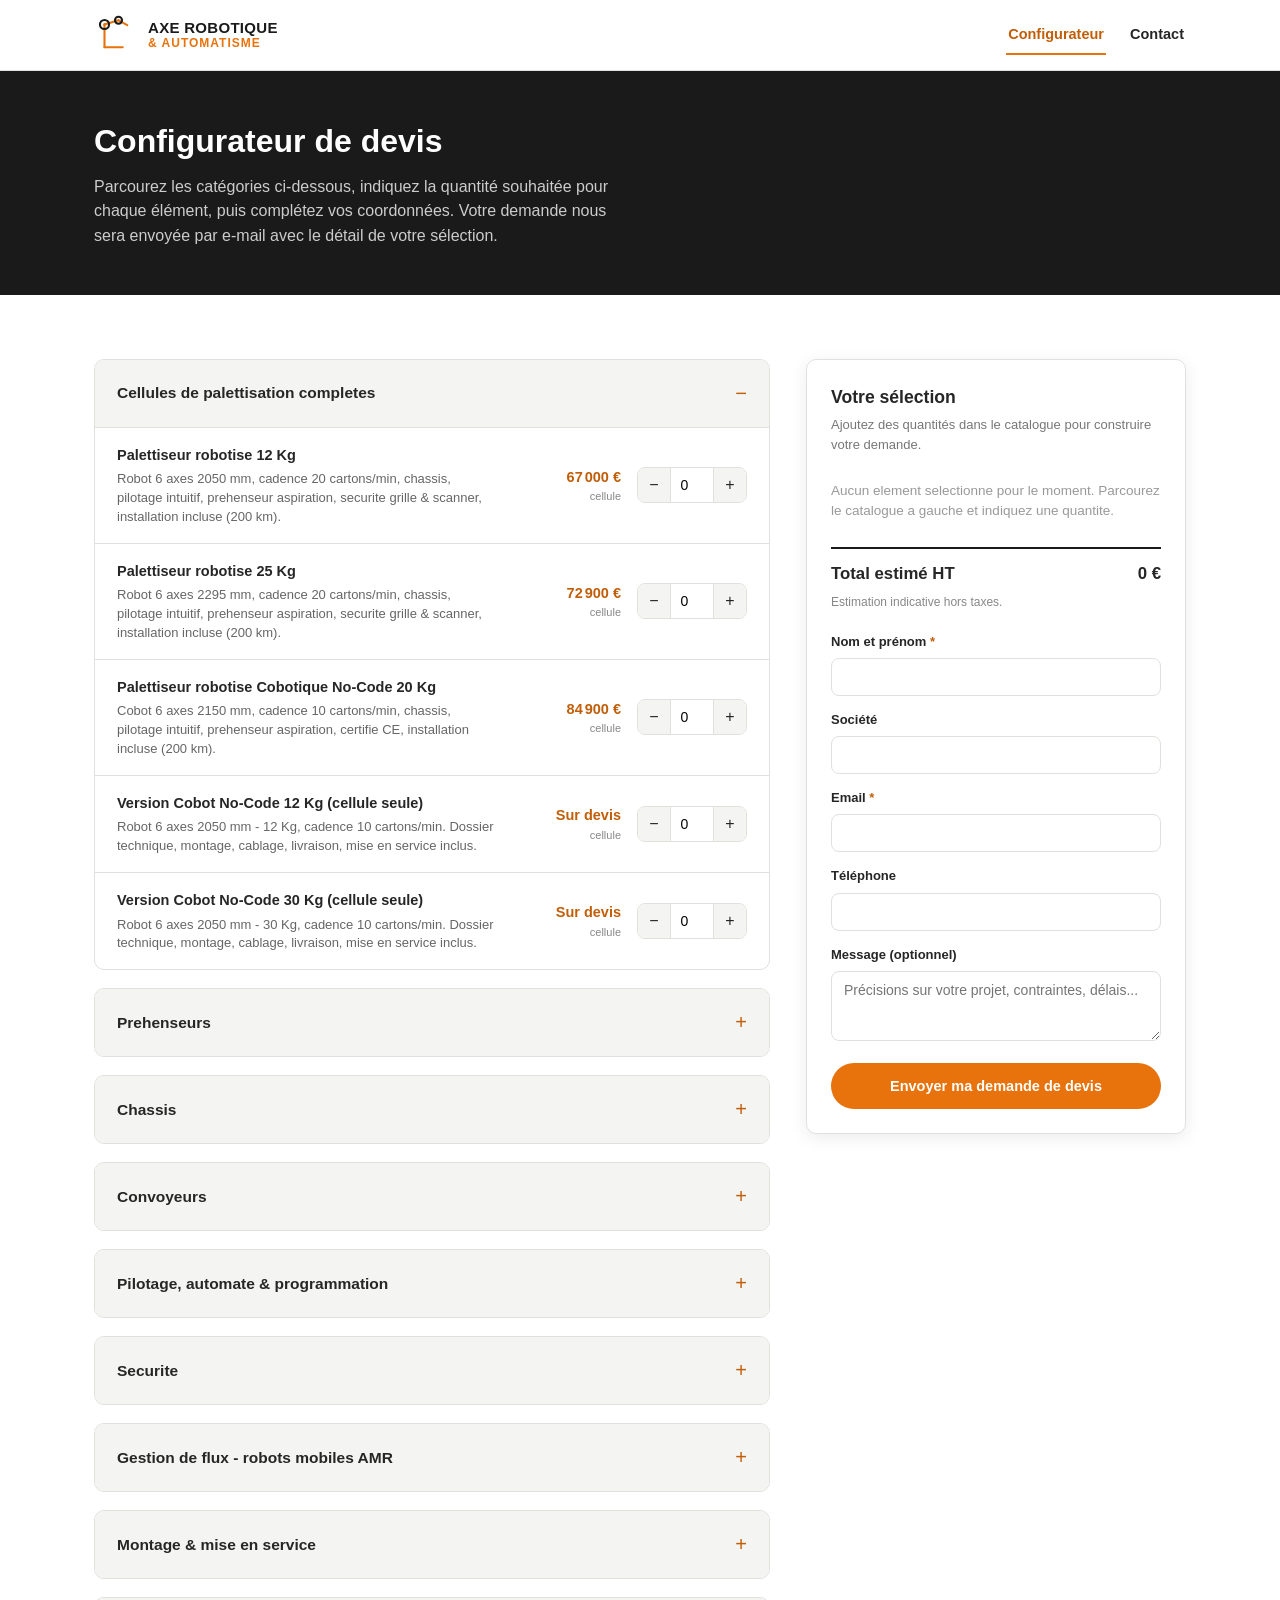
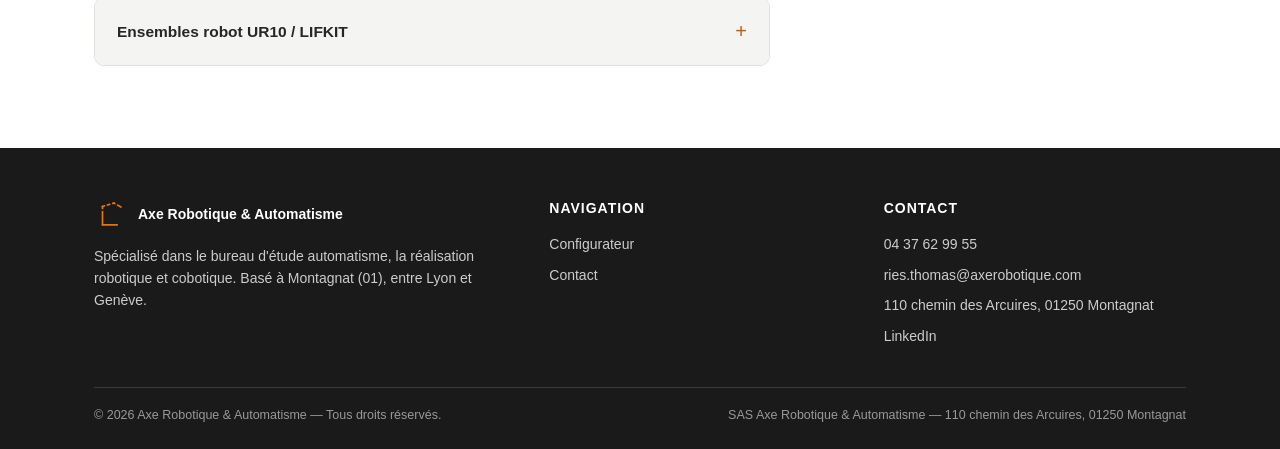
==== index.html @ 81521b20 "Initial commit: site web configurateur axe robotique" ====
<!DOCTYPE html>
<html lang="fr">
<head>
<meta charset="UTF-8">
<meta name="viewport" content="width=device-width, initial-scale=1.0">
<title>Configurateur de devis — Axe Robotique & Automatisme</title>
<meta name="description" content="Configurez votre cellule de palettisation : sélectionnez les éléments et quantités souhaités et recevez votre demande de devis.">
<link rel="icon" href="assets/logo.svg" type="image/svg+xml">
<link rel="stylesheet" href="css/style.css">
</head>
<body>

<header class="site-header">
  <div class="header-inner">
    <a class="brand" href="index.html">
      <img src="assets/logo.svg" alt="Logo Axe Robotique & Automatisme">
      <span class="brand-text">AXE ROBOTIQUE<small>&amp; AUTOMATISME</small></span>
    </a>
    <button class="nav-toggle" aria-label="Ouvrir le menu">&#9776;</button>
    <nav class="main-nav">
      <a href="index.html" class="active">Configurateur</a>
      <a href="contact.html">Contact</a>
    </nav>
  </div>
</header>

<div class="page-banner">
  <div class="container">
    <h1>Configurateur de devis</h1>
    <p>Parcourez les catégories ci-dessous, indiquez la quantité souhaitée pour chaque élément, puis complétez vos coordonnées. Votre demande nous sera envoyée par e-mail avec le détail de votre sélection.</p>
  </div>
</div>

<section>
  <div class="container">
    <div class="devis-layout">

      <div id="catalogue-container">
        <!-- Le catalogue est genere automatiquement par js/devis.js a partir de js/catalogue-data.js -->
        <p style="color:#999">Chargement du catalogue…</p>
      </div>

      <aside class="cart">
        <h3>Votre sélection</h3>
        <p class="cart-sub">Ajoutez des quantités dans le catalogue pour construire votre demande.</p>

        <ul class="cart-list" id="cart-list"></ul>

        <div class="cart-total">
          <span>Total estimé HT</span>
          <span id="cart-total-value">0 €</span>
        </div>
        <p id="cart-total-note" style="color:#888; font-size:12px; margin:6px 0 20px;">Estimation indicative hors taxes.</p>

        <form id="devis-form" novalidate>
          <div class="form-field required">
            <label for="nom">Nom et prénom</label>
            <input type="text" id="nom" name="nom" required>
          </div>
          <div class="form-field">
            <label for="societe">Société</label>
            <input type="text" id="societe" name="societe">
          </div>
          <div class="form-field required">
            <label for="email">Email</label>
            <input type="email" id="email" name="email" required>
          </div>
          <div class="form-field">
            <label for="telephone">Téléphone</label>
            <input type="tel" id="telephone" name="telephone">
          </div>
          <div class="form-field">
            <label for="message">Message (optionnel)</label>
            <textarea id="message" name="message" rows="3" placeholder="Précisions sur votre projet, contraintes, délais..."></textarea>
          </div>

          <button type="submit" class="btn btn-primary" style="width:100%; text-align:center;">Envoyer ma demande de devis</button>

          <div id="form-msg" class="form-msg"></div>
        </form>

        <div id="fallback-box" class="fallback-box" style="display:none;">
          <p style="font-size:12.5px;color:#777;margin:0 0 6px;">Récapitulatif à envoyer manuellement si votre client mail ne s'est pas ouvert :</p>
          <textarea id="fallback-text" readonly></textarea>
          <div class="fallback-actions">
            <button type="button" id="copy-fallback" class="btn btn-dark">Copier le texte</button>
          </div>
        </div>
      </aside>

    </div>
  </div>
</section>

<footer class="site-footer">
  <div class="container">
    <div class="footer-grid">
      <div>
        <div class="footer-brand">
          <img src="assets/logo.svg" alt="">
          <strong style="color:#fff">Axe Robotique &amp; Automatisme</strong>
        </div>
        <p>Spécialisé dans le bureau d'étude automatisme, la réalisation robotique et cobotique. Basé à Montagnat (01), entre Lyon et Genève.</p>
      </div>
      <div>
        <h4>Navigation</h4>
        <ul>
          <li><a href="index.html">Configurateur</a></li>
          <li><a href="contact.html">Contact</a></li>
        </ul>
      </div>
      <div>
        <h4>Contact</h4>
        <ul>
          <li><a href="tel:+33437629955">04 37 62 99 55</a></li>
          <li><a href="mailto:ries.thomas@axerobotique.com">ries.thomas@axerobotique.com</a></li>
          <li>110 chemin des Arcuires, 01250 Montagnat</li>
          <li><a href="https://www.linkedin.com/company/axe-robotique/" target="_blank" rel="noopener">LinkedIn</a></li>
        </ul>
      </div>
    </div>
    <div class="footer-bottom">
      <span>© <span id="year"></span> Axe Robotique &amp; Automatisme — Tous droits réservés.</span>
      <span>SAS Axe Robotique &amp; Automatisme — 110 chemin des Arcuires, 01250 Montagnat</span>
    </div>
  </div>
</footer>

<script src="js/catalogue-data.js"></script>
<script src="js/devis.js"></script>
<script src="js/main.js"></script>
<script>document.getElementById("year").textContent = new Date().getFullYear();</script>
</body>
</html>
---- css/style.css ----
/* ============================================================================
   Axe Robotique & Automatisme — feuille de style principale
   ============================================================================ */

:root {
  --noir: #1a1a1a;
  --noir-clair: #2b2b2b;
  --orange: #e8720c;
  --orange-fonce: #c25e08;
  --gris-clair: #f4f4f2;
  --gris-bordure: #e0e0dc;
  --texte: #262626;
  --blanc: #ffffff;
  --ombre: 0 4px 18px rgba(0, 0, 0, 0.08);
  --rayon: 10px;
  --font: -apple-system, BlinkMacSystemFont, "Segoe UI", Roboto, Helvetica, Arial, sans-serif;
}

* { box-sizing: border-box; }

html { scroll-behavior: smooth; }

body {
  margin: 0;
  font-family: var(--font);
  color: var(--texte);
  background: var(--blanc);
  line-height: 1.55;
}

img { max-width: 100%; display: block; }

a { color: inherit; }

.container {
  width: 100%;
  max-width: 1140px;
  margin: 0 auto;
  padding: 0 24px;
}

/* ---------- Header ---------- */
header.site-header {
  position: sticky;
  top: 0;
  z-index: 100;
  background: var(--blanc);
  border-bottom: 1px solid var(--gris-bordure);
}

.header-inner {
  display: flex;
  align-items: center;
  justify-content: space-between;
  padding: 14px 24px;
  max-width: 1140px;
  margin: 0 auto;
  gap: 16px;
}

.brand {
  display: flex;
  align-items: center;
  gap: 12px;
  text-decoration: none;
  color: var(--noir);
}

.brand img { width: 42px; height: 42px; }

.brand-text {
  font-weight: 800;
  line-height: 1.1;
  font-size: 15px;
  letter-spacing: 0.3px;
}

.brand-text small {
  display: block;
  font-weight: 600;
  color: var(--orange);
  font-size: 12px;
  letter-spacing: 1px;
}

nav.main-nav {
  display: flex;
  align-items: center;
  gap: 22px;
  font-size: 14.5px;
  font-weight: 600;
}

nav.main-nav a {
  text-decoration: none;
  color: var(--texte);
  padding: 8px 2px;
  border-bottom: 2px solid transparent;
  transition: border-color .15s, color .15s;
  white-space: nowrap;
}

nav.main-nav a:hover,
nav.main-nav a.active {
  color: var(--orange-fonce);
  border-bottom-color: var(--orange);
}

.nav-cta {
  background: var(--orange);
  color: var(--blanc) !important;
  padding: 9px 18px !important;
  border-radius: 30px;
  border-bottom: none !important;
}
.nav-cta:hover { background: var(--orange-fonce); color: var(--blanc) !important; }

.nav-toggle {
  display: none;
  background: none;
  border: none;
  font-size: 26px;
  cursor: pointer;
  color: var(--noir);
}

@media (max-width: 880px) {
  nav.main-nav {
    position: absolute;
    top: 100%;
    left: 0;
    right: 0;
    background: var(--blanc);
    flex-direction: column;
    align-items: flex-start;
    padding: 10px 24px 20px;
    border-bottom: 1px solid var(--gris-bordure);
    display: none;
    gap: 6px;
  }
  nav.main-nav.open { display: flex; }
  .nav-toggle { display: block; }
  .nav-cta { margin-top: 6px; }
}

/* ---------- Hero ---------- */
.hero {
  background: linear-gradient(135deg, var(--noir) 0%, #333 100%);
  color: var(--blanc);
  padding: 70px 0;
}
.hero .container { display: grid; grid-template-columns: 1.1fr 0.9fr; gap: 40px; align-items: center; }
.hero h1 { font-size: 2.4rem; line-height: 1.15; margin: 0 0 16px; }
.hero p.lead { font-size: 1.1rem; color: #d8d8d8; margin: 0 0 26px; max-width: 46ch; }
.hero-badges { display: flex; flex-wrap: wrap; gap: 10px; margin-top: 24px; }
.hero-badges span {
  background: rgba(255,255,255,.08);
  border: 1px solid rgba(255,255,255,.18);
  padding: 6px 14px;
  border-radius: 30px;
  font-size: 13px;
}
.hero-visual {
  border: 1px solid rgba(255,255,255,.15);
  border-radius: var(--rayon);
  padding: 30px;
  background: rgba(255,255,255,.04);
}
.hero-visual ul { margin: 0; padding: 0; list-style: none; display: grid; gap: 14px; }
.hero-visual li { display: flex; gap: 12px; align-items: flex-start; font-size: 14.5px; color: #eee; }
.hero-visual li .dot { width: 8px; height: 8px; border-radius: 50%; background: var(--orange); margin-top: 6px; flex: none; }

@media (max-width: 880px) {
  .hero .container { grid-template-columns: 1fr; }
  .hero h1 { font-size: 1.9rem; }
}

/* ---------- Buttons ---------- */
.btn {
  display: inline-block;
  padding: 13px 26px;
  border-radius: 30px;
  font-weight: 700;
  font-size: 14.5px;
  text-decoration: none;
  cursor: pointer;
  border: 2px solid transparent;
  transition: transform .1s, background .15s, color .15s, border-color .15s;
}
.btn:active { transform: translateY(1px); }
.btn-primary { background: var(--orange); color: var(--blanc); }
.btn-primary:hover { background: var(--orange-fonce); }
.btn-outline { background: transparent; color: var(--blanc); border-color: rgba(255,255,255,.5); }
.btn-outline:hover { border-color: var(--blanc); }
.btn-dark { background: var(--noir); color: var(--blanc); }
.btn-dark:hover { background: #000; }
.btn-row { display: flex; gap: 14px; flex-wrap: wrap; }

/* ---------- Sections ---------- */
section { padding: 64px 0; }
section.alt { background: var(--gris-clair); }
.section-head { max-width: 640px; margin: 0 0 40px; }
.eyebrow {
  color: var(--orange-fonce);
  text-transform: uppercase;
  font-weight: 800;
  font-size: 12.5px;
  letter-spacing: 1.5px;
  margin: 0 0 10px;
}
.section-head h2 { font-size: 1.9rem; margin: 0 0 10px; }
.section-head p { color: #555; margin: 0; }

/* ---------- Cards grid ---------- */
.grid { display: grid; gap: 24px; }
.grid-2 { grid-template-columns: repeat(2, 1fr); }
.grid-3 { grid-template-columns: repeat(3, 1fr); }
.grid-4 { grid-template-columns: repeat(4, 1fr); }
@media (max-width: 880px) {
  .grid-2, .grid-3, .grid-4 { grid-template-columns: 1fr; }
}

.card {
  background: var(--blanc);
  border: 1px solid var(--gris-bordure);
  border-radius: var(--rayon);
  padding: 26px;
  box-shadow: var(--ombre);
}
.card h3 { margin: 0 0 10px; font-size: 1.15rem; }
.card p { color: #555; margin: 0 0 14px; font-size: 14.5px; }
.card a.card-link { font-weight: 700; color: var(--orange-fonce); text-decoration: none; font-size: 14px; }
.card-icon {
  width: 46px; height: 46px;
  border-radius: 50%;
  background: rgba(232,114,12,.12);
  color: var(--orange-fonce);
  display: flex; align-items: center; justify-content: center;
  font-weight: 800; font-size: 18px;
  margin-bottom: 16px;
}

/* ---------- Activité detail blocks ---------- */
.activity-block {
  display: grid;
  grid-template-columns: 1fr 1fr;
  gap: 40px;
  align-items: center;
  padding: 50px 0;
  border-bottom: 1px solid var(--gris-bordure);
}
.activity-block:last-child { border-bottom: none; }
.activity-block.reverse .activity-text { order: 2; }
.activity-block.reverse .activity-media { order: 1; }
.activity-media {
  background: var(--gris-clair);
  border-radius: var(--rayon);
  min-height: 220px;
  display: flex;
  align-items: center;
  justify-content: center;
  color: #999;
  font-size: 13px;
  text-align: center;
  border: 1px dashed var(--gris-bordure);
  padding: 20px;
}
.activity-text h2 { font-size: 1.6rem; margin: 0 0 6px; }
.activity-text h3 { font-size: 1.15rem; margin: 22px 0 6px; }
.activity-text ul { padding-left: 20px; margin: 10px 0; }
.activity-text li { margin-bottom: 6px; }
.tag-row { display: flex; flex-wrap: wrap; gap: 8px; margin: 14px 0; }
.tag {
  background: var(--gris-clair);
  border: 1px solid var(--gris-bordure);
  border-radius: 6px;
  padding: 4px 10px;
  font-size: 12.5px;
  font-weight: 700;
  color: #444;
}
@media (max-width: 880px) {
  .activity-block, .activity-block.reverse { grid-template-columns: 1fr; }
  .activity-block.reverse .activity-text,
  .activity-block.reverse .activity-media { order: initial; }
}

/* ---------- CTA band ---------- */
.cta-band {
  background: var(--noir);
  color: var(--blanc);
  border-radius: var(--rayon);
  padding: 44px;
  display: flex;
  align-items: center;
  justify-content: space-between;
  gap: 24px;
  flex-wrap: wrap;
}
.cta-band h3 { margin: 0 0 6px; font-size: 1.4rem; }
.cta-band p { margin: 0; color: #ccc; }

/* ---------- Footer ---------- */
footer.site-footer {
  background: var(--noir);
  color: #ccc;
  padding: 50px 0 24px;
  font-size: 14px;
}
.footer-grid { display: grid; grid-template-columns: 1.4fr 1fr 1fr; gap: 32px; margin-bottom: 30px; }
.footer-grid h4 { color: var(--blanc); font-size: 14px; margin: 0 0 14px; text-transform: uppercase; letter-spacing: 1px; }
.footer-grid ul { list-style: none; padding: 0; margin: 0; }
.footer-grid li { margin-bottom: 9px; }
.footer-grid a { color: #ccc; text-decoration: none; }
.footer-grid a:hover { color: var(--orange); }
.footer-brand { display: flex; align-items: center; gap: 10px; margin-bottom: 14px; }
.footer-brand img { width: 34px; height: 34px; }
.footer-bottom {
  border-top: 1px solid #3a3a3a;
  padding-top: 18px;
  display: flex;
  justify-content: space-between;
  flex-wrap: wrap;
  gap: 10px;
  font-size: 12.5px;
  color: #999;
}
@media (max-width: 880px) {
  .footer-grid { grid-template-columns: 1fr; }
}

/* ---------- Page header (bandeau) ---------- */
.page-banner {
  background: var(--noir);
  color: var(--blanc);
  padding: 46px 0;
}
.page-banner h1 { margin: 0 0 8px; font-size: 2rem; }
.page-banner p { margin: 0; color: #ccc; max-width: 60ch; }
.breadcrumb { font-size: 13px; color: #999; margin-bottom: 10px; }
.breadcrumb a { color: #ccc; text-decoration: none; }

/* ============================================================================
   PAGE CATALOGUE / DEVIS
   ============================================================================ */

.devis-layout {
  display: grid;
  grid-template-columns: 1fr 380px;
  gap: 36px;
  align-items: start;
}
@media (max-width: 980px) {
  .devis-layout { grid-template-columns: 1fr; }
}

.category {
  background: var(--blanc);
  border: 1px solid var(--gris-bordure);
  border-radius: var(--rayon);
  margin-bottom: 18px;
  overflow: hidden;
}
.category > summary {
  cursor: pointer;
  list-style: none;
  padding: 18px 22px;
  font-weight: 800;
  font-size: 15.5px;
  display: flex;
  align-items: center;
  justify-content: space-between;
  background: var(--gris-clair);
}
.category > summary::-webkit-details-marker { display: none; }
.category > summary::after {
  content: "+";
  font-size: 20px;
  color: var(--orange-fonce);
  font-weight: 400;
}
.category[open] > summary::after { content: "\2212"; }
.category-count {
  font-size: 12px;
  font-weight: 700;
  background: var(--orange);
  color: var(--blanc);
  padding: 2px 9px;
  border-radius: 20px;
  margin-left: 10px;
}

.item-row {
  display: grid;
  grid-template-columns: 1fr auto auto;
  gap: 16px;
  align-items: center;
  padding: 16px 22px;
  border-top: 1px solid var(--gris-bordure);
}
.item-row .item-name { font-weight: 700; font-size: 14.5px; }
.item-row .item-desc { color: #666; font-size: 13px; margin-top: 4px; line-height: 1.45; }
.item-row .item-price { font-weight: 800; color: var(--orange-fonce); font-size: 14.5px; white-space: nowrap; text-align: right; min-width: 110px; }
.item-row .item-price small { display: block; font-weight: 500; color: #888; font-size: 11px; }

.qty-control {
  display: flex;
  align-items: center;
  border: 1px solid var(--gris-bordure);
  border-radius: 8px;
  overflow: hidden;
}
.qty-control button {
  width: 32px; height: 34px;
  border: none;
  background: var(--gris-clair);
  font-size: 16px;
  cursor: pointer;
  color: var(--texte);
}
.qty-control button:hover { background: #e9e9e5; }
.qty-control input {
  width: 44px;
  text-align: center;
  border: none;
  border-left: 1px solid var(--gris-bordure);
  border-right: 1px solid var(--gris-bordure);
  height: 34px;
  font-size: 14px;
  font-family: var(--font);
}
.qty-control input:focus { outline: none; }

@media (max-width: 620px) {
  .item-row { grid-template-columns: 1fr; }
  .item-row .item-price { text-align: left; }
}

/* ---------- Cart sidebar ---------- */
.cart {
  position: sticky;
  top: 90px;
  background: var(--blanc);
  border: 1px solid var(--gris-bordure);
  border-radius: var(--rayon);
  box-shadow: var(--ombre);
  padding: 24px;
}
.cart h3 { margin: 0 0 4px; font-size: 1.1rem; }
.cart .cart-sub { color: #777; font-size: 13px; margin: 0 0 16px; }
.cart-list { list-style: none; margin: 0 0 16px; padding: 0; max-height: 280px; overflow-y: auto; }
.cart-list li {
  display: flex;
  justify-content: space-between;
  gap: 10px;
  font-size: 13.5px;
  padding: 9px 0;
  border-bottom: 1px solid var(--gris-bordure);
}
.cart-list li .li-name { flex: 1; }
.cart-list li .li-qty { color: #888; font-weight: 700; }
.cart-empty { color: #999; font-size: 13.5px; padding: 10px 0; }
.cart-total {
  display: flex;
  justify-content: space-between;
  align-items: baseline;
  font-weight: 800;
  font-size: 1.05rem;
  padding-top: 12px;
  border-top: 2px solid var(--noir);
}
.cart-total small { display: block; font-weight: 500; font-size: 11px; color: #888; margin-top: 2px; }

.form-field { margin-bottom: 14px; }
.form-field label { display: block; font-size: 13px; font-weight: 700; margin-bottom: 6px; }
.form-field input,
.form-field textarea {
  width: 100%;
  padding: 10px 12px;
  border: 1px solid var(--gris-bordure);
  border-radius: 8px;
  font-family: var(--font);
  font-size: 14px;
}
.form-field input:focus,
.form-field textarea:focus { outline: 2px solid var(--orange); border-color: var(--orange); }
.form-field.required label::after { content: " *"; color: var(--orange-fonce); }

.form-msg {
  font-size: 13px;
  padding: 10px 12px;
  border-radius: 8px;
  margin-top: 12px;
  display: none;
}
.form-msg.show { display: block; }
.form-msg.error { background: #fdecec; color: #a12626; }
.form-msg.success { background: #ecf7ee; color: #1f7a34; }

.fallback-box { margin-top: 14px; }
.fallback-box textarea {
  width: 100%;
  height: 130px;
  font-family: ui-monospace, Menlo, Consolas, monospace;
  font-size: 12px;
  padding: 10px;
  border: 1px solid var(--gris-bordure);
  border-radius: 8px;
  resize: vertical;
}
.fallback-actions { display: flex; gap: 8px; margin-top: 8px; }
.fallback-actions .btn { padding: 9px 16px; font-size: 13px; }

/* ---------- Contact page ---------- */
.contact-grid { display: grid; grid-template-columns: 1fr 1fr; gap: 40px; }
.contact-info-card {
  background: var(--gris-clair);
  border-radius: var(--rayon);
  padding: 28px;
  border: 1px solid var(--gris-bordure);
}
.contact-info-card dl { margin: 18px 0 0; }
.contact-info-card dt { font-size: 12px; text-transform: uppercase; letter-spacing: .5px; color: #888; font-weight: 700; margin-top: 16px; }
.contact-info-card dd { margin: 4px 0 0; font-size: 15px; font-weight: 600; }
@media (max-width: 880px) { .contact-grid { grid-template-columns: 1fr; } }

/* ---------- Realisations ---------- */
.realisation-card { display: flex; flex-direction: column; height: 100%; }
.realisation-card .r-media {
  background: var(--gris-clair);
  border: 1px dashed var(--gris-bordure);
  border-radius: 8px;
  height: 150px;
  display: flex; align-items: center; justify-content: center;
  color: #999; font-size: 12.5px; margin-bottom: 14px;
}
.realisation-card .r-date { color: #999; font-size: 12px; margin-bottom: 6px; }
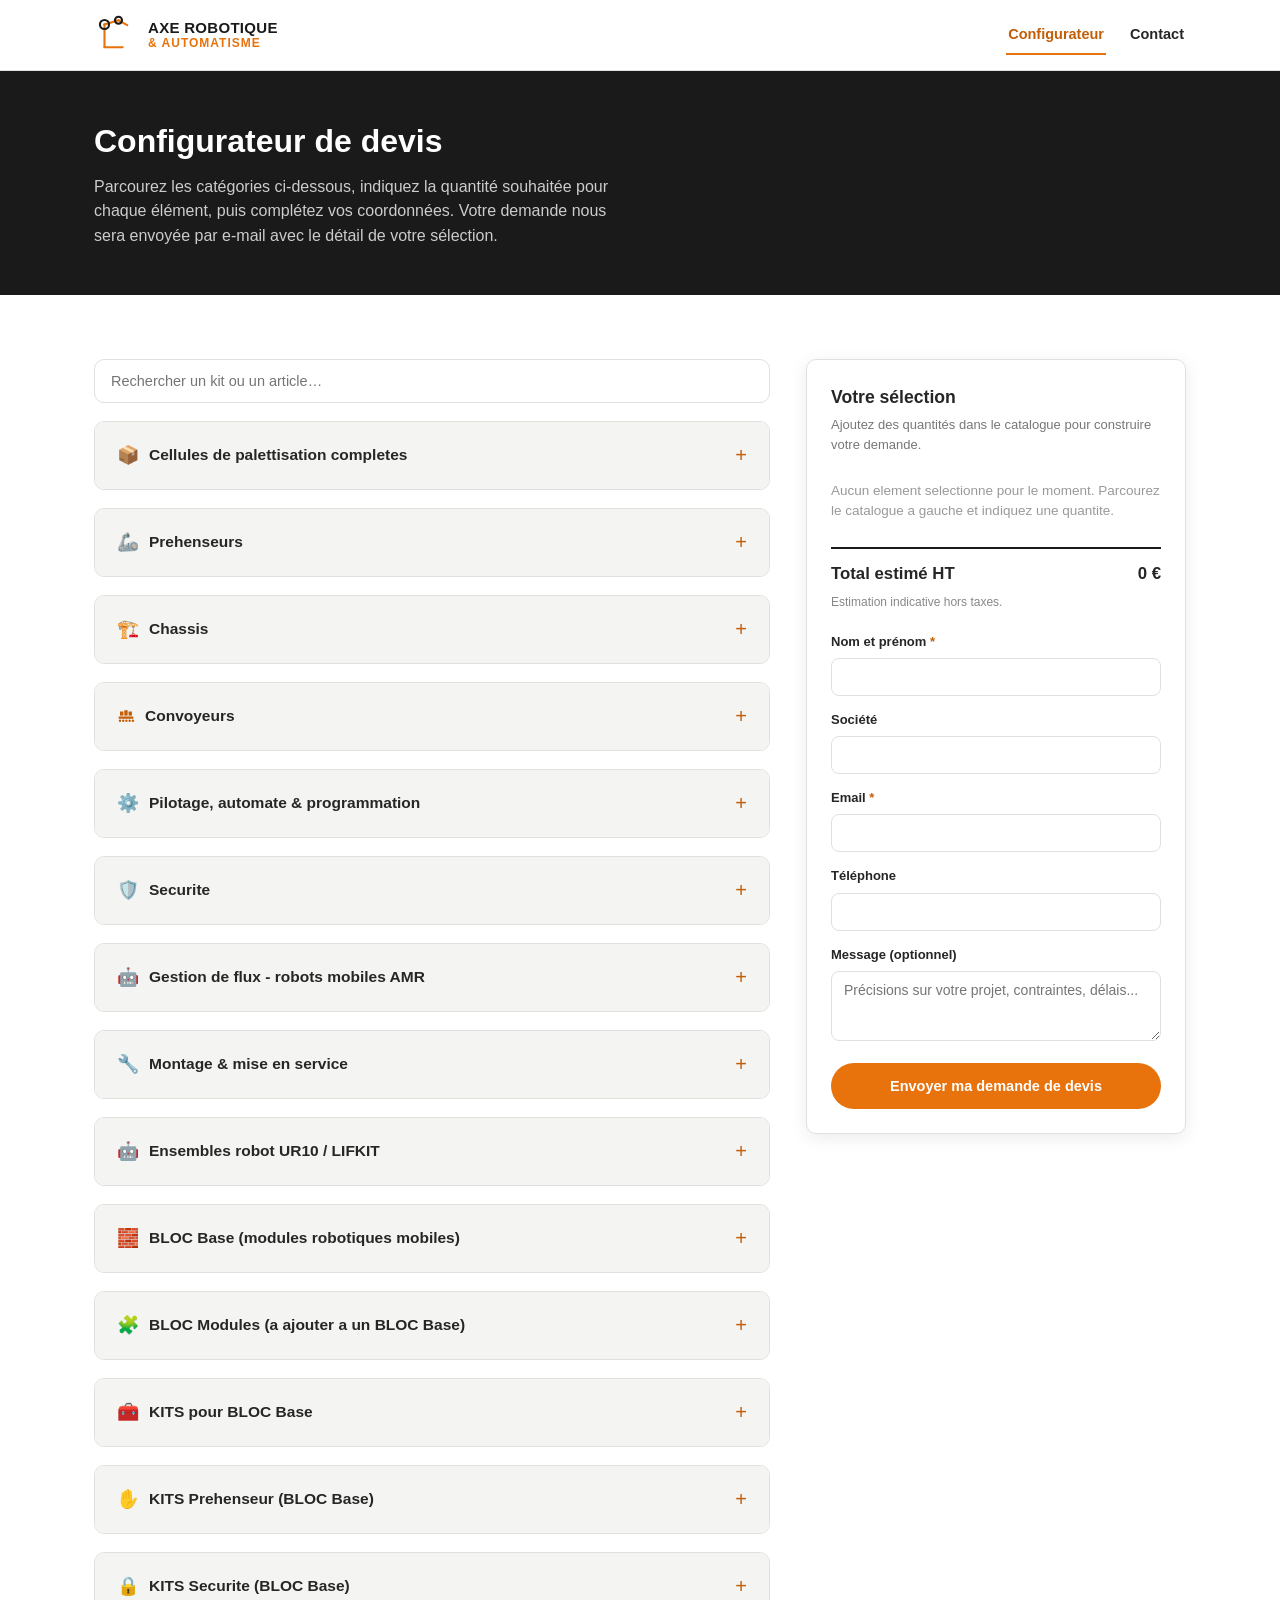
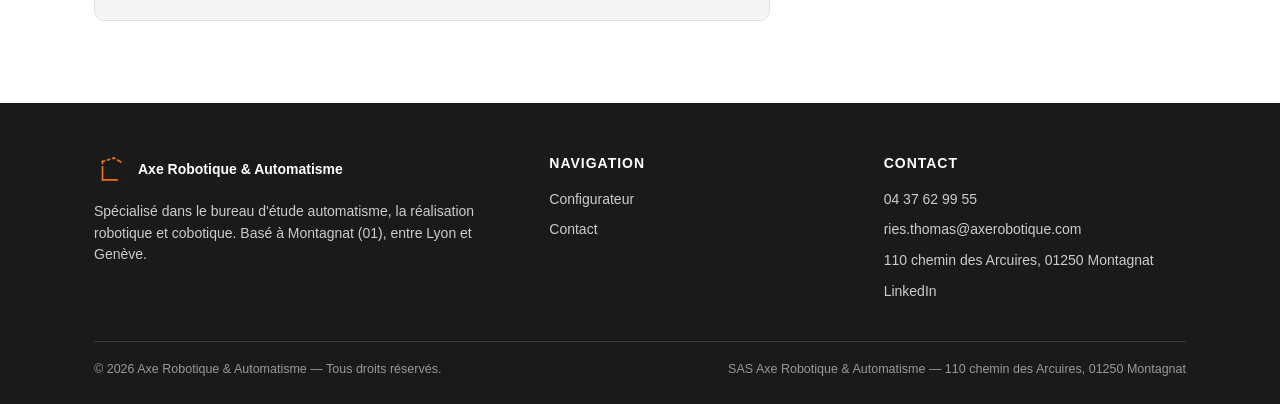
==== commit e2cf3635: "D" ====
--- a/index.html
+++ b/index.html
@@ -35,9 +35,17 @@
   <div class="container">
     <div class="devis-layout">
 
-      <div id="catalogue-container">
-        <!-- Le catalogue est genere automatiquement par js/devis.js a partir de js/catalogue-data.js -->
-        <p style="color:#999">Chargement du catalogue…</p>
+      <div class="catalogue-col">
+        <div class="catalogue-search">
+          <input type="search" id="catalogue-search" placeholder="Rechercher un kit ou un article…" aria-label="Rechercher dans le catalogue">
+        </div>
+
+        <div id="catalogue-container">
+          <!-- Le catalogue est genere automatiquement par js/devis.js a partir de js/catalogue-data.js -->
+          <p style="color:#999">Chargement du catalogue…</p>
+        </div>
+
+        <p id="catalogue-search-empty" class="catalogue-search-empty" style="display:none;">Aucun résultat pour cette recherche.</p>
       </div>
 
       <aside class="cart">
@@ -127,6 +135,7 @@
 </footer>
 
 <script src="js/catalogue-data.js"></script>
+<script src="js/catalogue-loader.js"></script>
 <script src="js/devis.js"></script>
 <script src="js/main.js"></script>
 <script>document.getElementById("year").textContent = new Date().getFullYear();</script>
--- a/css/style.css
+++ b/css/style.css
@@ -354,6 +354,22 @@
   .devis-layout { grid-template-columns: 1fr; }
 }
 
+.catalogue-search { margin-bottom: 18px; }
+.catalogue-search input {
+  width: 100%;
+  padding: 13px 16px;
+  font-size: 14.5px;
+  font-family: inherit;
+  border: 1px solid var(--gris-bordure);
+  border-radius: var(--rayon);
+  background: var(--blanc);
+}
+.catalogue-search input:focus {
+  outline: none;
+  border-color: var(--orange);
+}
+.catalogue-search-empty { color: #888; padding: 4px 2px; }
+
 .category {
   background: var(--blanc);
   border: 1px solid var(--gris-bordure);
@@ -373,6 +389,21 @@
   background: var(--gris-clair);
 }
 .category > summary::-webkit-details-marker { display: none; }
+.category-label {
+  display: flex;
+  align-items: center;
+  gap: 10px;
+}
+.category-icon {
+  font-size: 18px;
+  line-height: 1;
+  flex-shrink: 0;
+  display: inline-flex;
+}
+.category-icon svg {
+  display: block;
+  color: var(--orange-fonce);
+}
 .category > summary::after {
   content: "+";
   font-size: 20px;
@@ -392,11 +423,19 @@
 
 .item-row {
   display: grid;
-  grid-template-columns: 1fr auto auto;
+  grid-template-columns: auto 1fr auto auto;
   gap: 16px;
   align-items: center;
   padding: 16px 22px;
   border-top: 1px solid var(--gris-bordure);
+}
+.item-row .item-photo {
+  width: 64px;
+  height: 64px;
+  object-fit: cover;
+  border-radius: 8px;
+  border: 1px solid var(--gris-bordure);
+  background: var(--gris-clair);
 }
 .item-row .item-name { font-weight: 700; font-size: 14.5px; }
 .item-row .item-desc { color: #666; font-size: 13px; margin-top: 4px; line-height: 1.45; }
@@ -432,8 +471,9 @@
 .qty-control input:focus { outline: none; }
 
 @media (max-width: 620px) {
-  .item-row { grid-template-columns: 1fr; }
-  .item-row .item-price { text-align: left; }
+  .item-row { grid-template-columns: auto 1fr; }
+  .item-row .item-price { text-align: left; grid-column: 1 / -1; }
+  .item-row .item-photo { width: 48px; height: 48px; }
 }
 
 /* ---------- Cart sidebar ---------- */
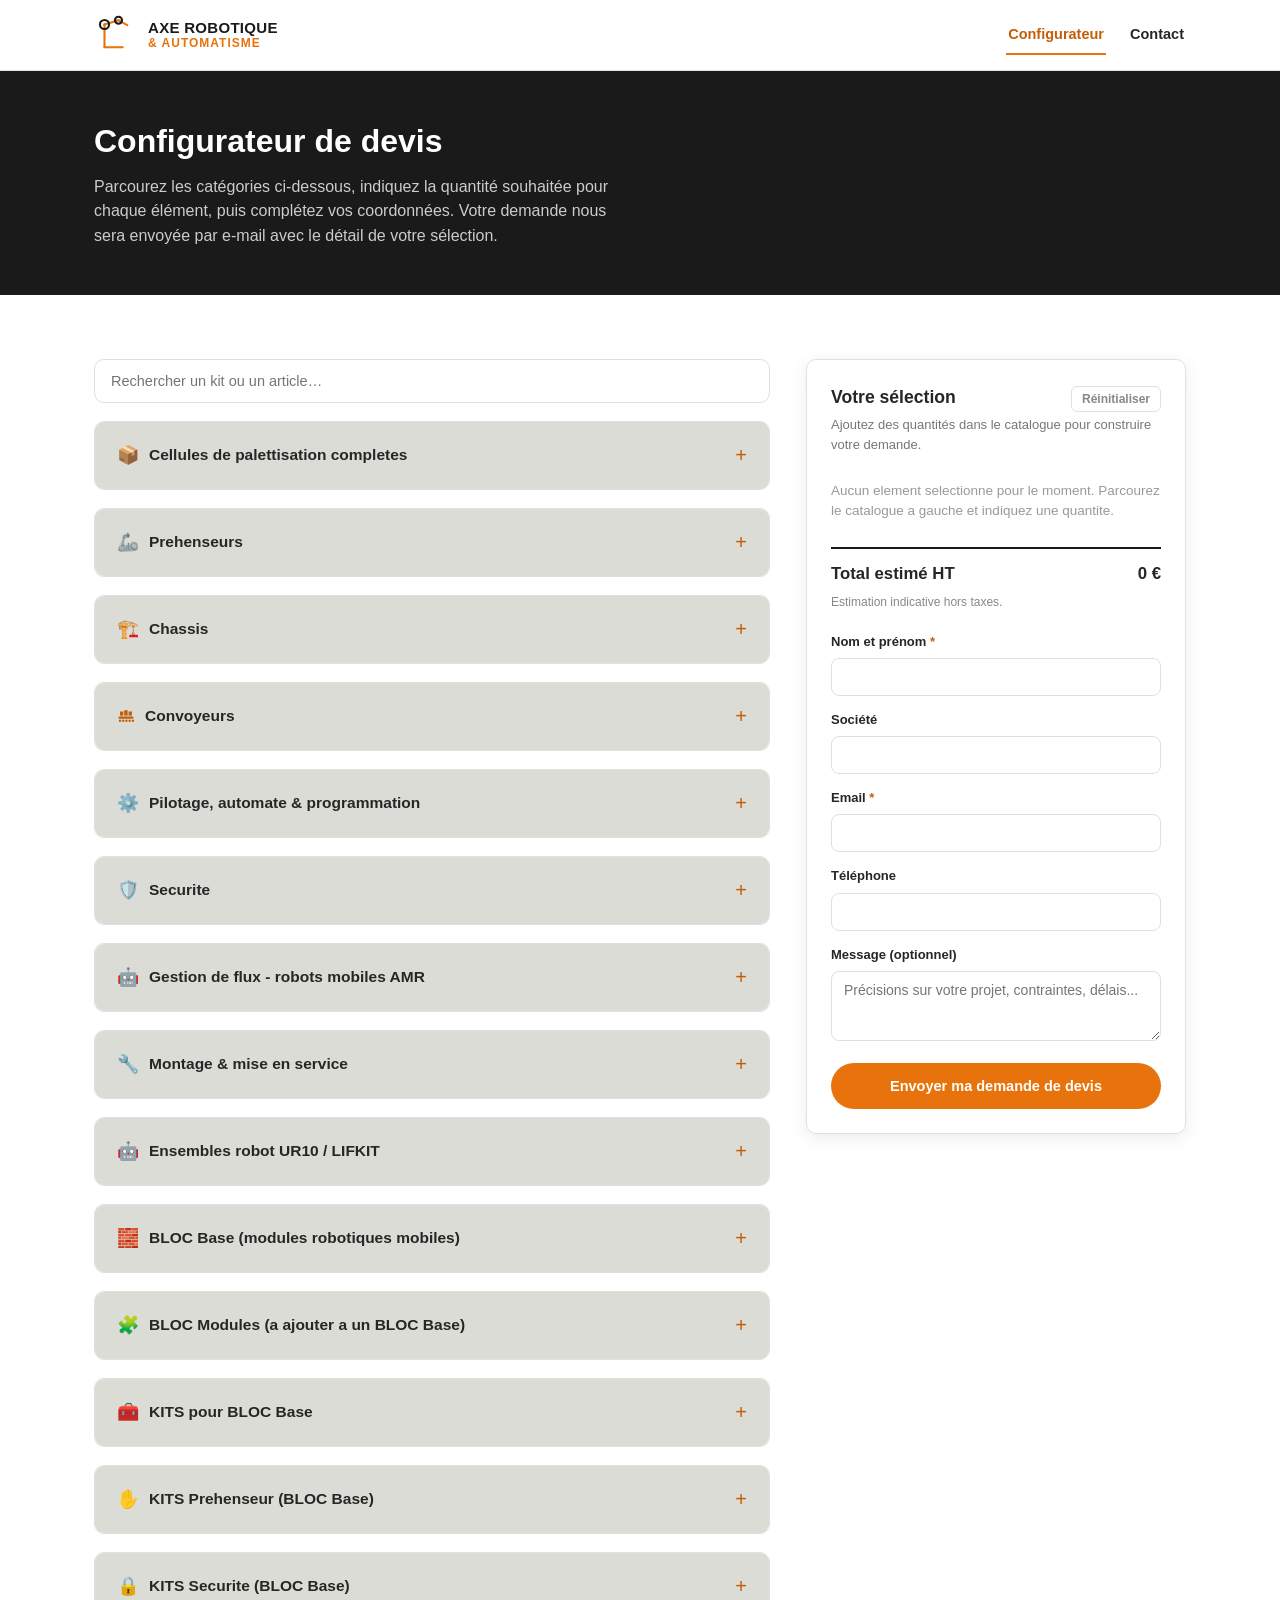
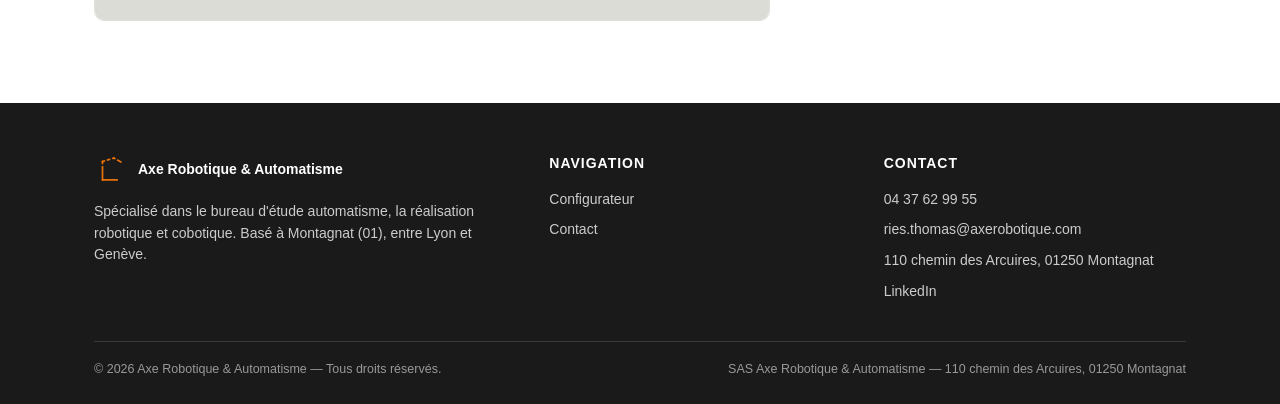
==== commit 2aaddc73: "a" ====
--- a/index.html
+++ b/index.html
@@ -49,7 +49,10 @@
       </div>
 
       <aside class="cart">
-        <h3>Votre sélection</h3>
+        <div class="cart-header">
+          <h3>Votre sélection</h3>
+          <button type="button" id="cart-reset-btn" class="cart-reset-btn">Réinitialiser</button>
+        </div>
         <p class="cart-sub">Ajoutez des quantités dans le catalogue pour construire votre demande.</p>
 
         <ul class="cart-list" id="cart-list"></ul>
--- a/css/style.css
+++ b/css/style.css
@@ -8,6 +8,7 @@
   --orange: #e8720c;
   --orange-fonce: #c25e08;
   --gris-clair: #f4f4f2;
+  --gris-fonce: #dcdcd6;
   --gris-bordure: #e0e0dc;
   --texte: #262626;
   --blanc: #ffffff;
@@ -386,7 +387,7 @@
   display: flex;
   align-items: center;
   justify-content: space-between;
-  background: var(--gris-clair);
+  background: var(--gris-fonce);
 }
 .category > summary::-webkit-details-marker { display: none; }
 .category-label {
@@ -420,6 +421,31 @@
   border-radius: 20px;
   margin-left: 10px;
 }
+
+.subcategory {
+  border-top: 1px solid var(--gris-bordure);
+}
+.subcategory > summary {
+  cursor: pointer;
+  list-style: none;
+  padding: 12px 22px 12px 40px;
+  font-weight: 700;
+  font-size: 13.5px;
+  color: #555;
+  display: flex;
+  align-items: center;
+  justify-content: space-between;
+  background: var(--gris-clair);
+}
+.subcategory > summary::-webkit-details-marker { display: none; }
+.subcategory > summary::after {
+  content: "+";
+  font-size: 17px;
+  color: var(--orange-fonce);
+  font-weight: 400;
+}
+.subcategory[open] > summary::after { content: "\2212"; }
+.subcategory .item-row { padding-left: 40px; }
 
 .item-row {
   display: grid;
@@ -487,6 +513,20 @@
   padding: 24px;
 }
 .cart h3 { margin: 0 0 4px; font-size: 1.1rem; }
+.cart-header { display: flex; justify-content: space-between; align-items: baseline; gap: 10px; }
+.cart-reset-btn {
+  flex-shrink: 0;
+  background: none;
+  border: 1px solid var(--gris-bordure);
+  border-radius: 6px;
+  color: #888;
+  font-size: 12px;
+  font-weight: 600;
+  padding: 5px 10px;
+  cursor: pointer;
+  transition: color 0.15s, border-color 0.15s;
+}
+.cart-reset-btn:hover { color: var(--orange); border-color: var(--orange); }
 .cart .cart-sub { color: #777; font-size: 13px; margin: 0 0 16px; }
 .cart-list { list-style: none; margin: 0 0 16px; padding: 0; max-height: 280px; overflow-y: auto; }
 .cart-list li {
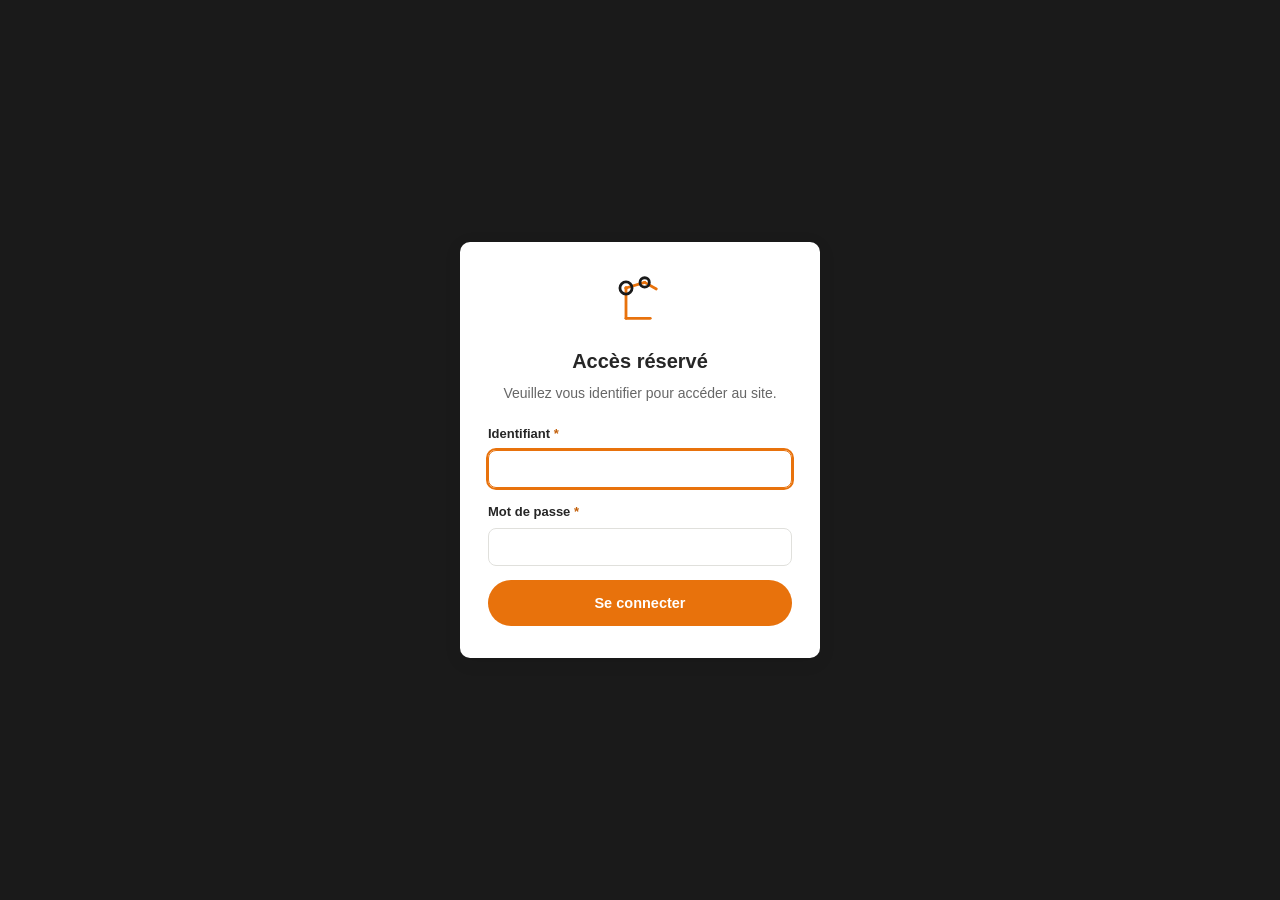
==== commit cbd980a2: "A" ====
--- a/index.html
+++ b/index.html
@@ -7,6 +7,15 @@
 <meta name="description" content="Configurez votre cellule de palettisation : sélectionnez les éléments et quantités souhaités et recevez votre demande de devis.">
 <link rel="icon" href="assets/logo.svg" type="image/svg+xml">
 <link rel="stylesheet" href="css/style.css">
+<script>
+  try {
+    if (localStorage.getItem("axe_auth") !== "ok") {
+      document.documentElement.classList.add("axe-locked");
+    }
+  } catch (e) {
+    document.documentElement.classList.add("axe-locked");
+  }
+</script>
 </head>
 <body>
 
@@ -141,6 +150,7 @@
 <script src="js/catalogue-loader.js"></script>
 <script src="js/devis.js"></script>
 <script src="js/main.js"></script>
+<script src="js/auth.js"></script>
 <script>document.getElementById("year").textContent = new Date().getFullYear();</script>
 </body>
 </html>
--- a/css/style.css
+++ b/css/style.css
@@ -614,4 +614,40 @@
   display: flex; align-items: center; justify-content: center;
   color: #999; font-size: 12.5px; margin-bottom: 14px;
 }
+
+/* ---------- Verrouillage d'accès (login) ---------- */
+html.axe-locked body > *:not(#axe-login-overlay) { display: none !important; }
+html.axe-locked body { overflow: hidden; }
+
+.axe-login-overlay {
+  position: fixed;
+  inset: 0;
+  z-index: 9999;
+  display: flex;
+  align-items: center;
+  justify-content: center;
+  background: var(--noir);
+  padding: 24px;
+}
+.axe-login-box {
+  width: 100%;
+  max-width: 360px;
+  background: var(--blanc);
+  border-radius: var(--rayon);
+  box-shadow: var(--ombre);
+  padding: 32px 28px;
+  text-align: center;
+}
+.axe-login-logo { width: 56px; height: 56px; margin: 0 auto 16px; }
+.axe-login-box h2 { margin: 0 0 6px; font-size: 20px; }
+.axe-login-box p { margin: 0 0 20px; color: #666; font-size: 14px; }
+.axe-login-box form { text-align: left; }
+.axe-login-error {
+  font-size: 13px;
+  color: #a12626;
+  background: #fdecec;
+  padding: 10px 12px;
+  border-radius: 8px;
+  margin: 12px 0 0;
+}
 .realisation-card .r-date { color: #999; font-size: 12px; margin-bottom: 6px; }
